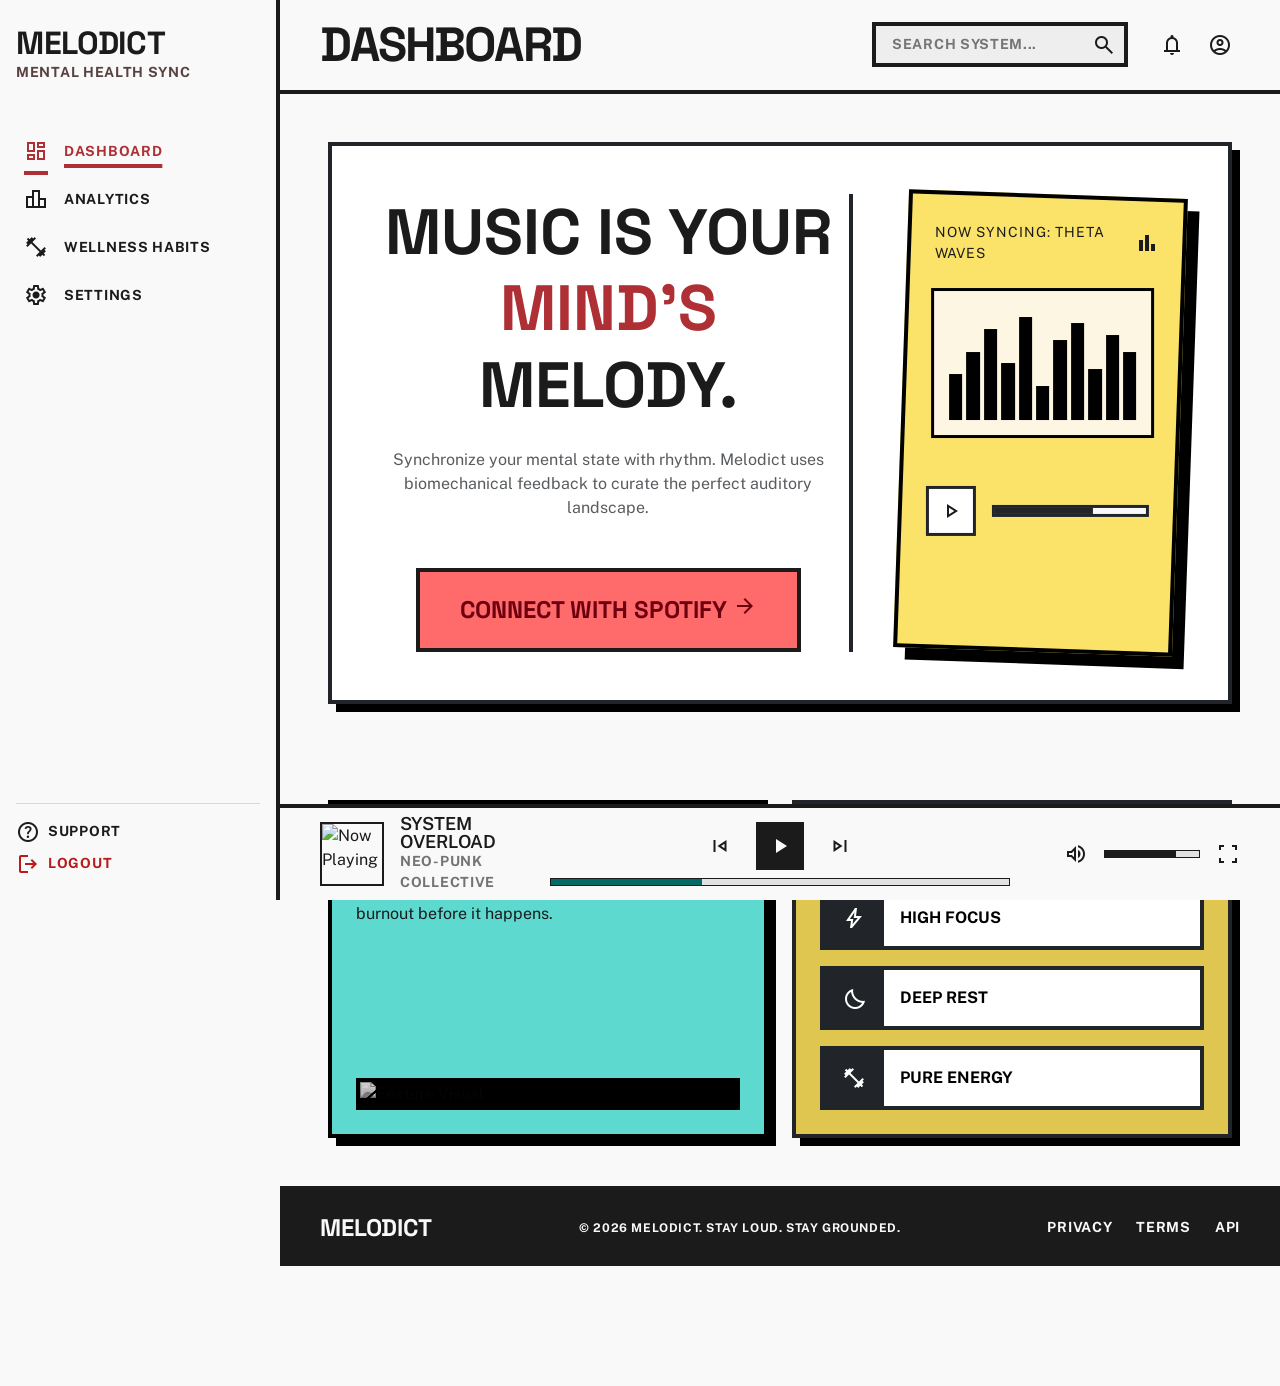
==== dashboard.html @ 5fea0687 "fix" ====
<!DOCTYPE html>
<html lang="en">
<head>
    <meta charset="utf-8"/>
    <meta content="width=device-width, initial-scale=1.0" name="viewport"/>
    <title>MELODICT | Dashboard</title>
    <link href="https://cdn.jsdelivr.net/npm/bootstrap@5.3.3/dist/css/bootstrap.min.css" rel="stylesheet"/>
    <script src="https://cdn.jsdelivr.net/npm/bootstrap@5.3.3/dist/js/bootstrap.bundle.min.js" defer></script>
    <link href="https://fonts.googleapis.com/css2?family=Space+Grotesk:wght@300;400;500;600;700&family=Public+Sans:wght@300;400;600;700&display=swap" rel="stylesheet"/>
    <link href="https://fonts.googleapis.com/css2?family=Material+Symbols+Outlined:wght,FILL@100..700,0..1&display=swap" rel="stylesheet"/>
    <link rel="stylesheet" href="styles.css"/>
</head>
<body>
<aside id="sidebar">
  <div class="mb-5">
    <h1 class="brand-title mb-0">MELODICT</h1>
    <p class="brand-sub mb-0">Mental Health Sync</p>
  </div>

  <nav class="flex-grow d-flex flex-column gap-2 mb-auto">
    <a href="dashboard.html" class="active">
      <span class="material-symbols-outlined">dashboard</span>
      Dashboard
    </a>
    <a href="/melodict_analytics_dashboard/analytics.html">
      <span class="material-symbols-outlined">leaderboard</span>
      Analytics
    </a>
      <a href="/wellness_habits/wellness-habits.html">
        <span class="material-symbols-outlined">fitness_center</span>
      Wellness Habits
    </a>
        <a href="/melodict_settings/settings.html">
      <span class="material-symbols-outlined">settings</span>
      Settings
    </a>
  </nav>

  <div class="mt-auto">
    <div class="d-flex flex-column gap-2 pt-3" style="border-top: 1px solid rgba(27,27,27,0.15)">
      <a href="#" class="d-flex align-items-center gap-2 text-label text-decoration-none" style="color: var(--color-on-background)">
        <span class="material-symbols-outlined">help</span> Support
      </a>
      <a href="/index.html" class="d-flex align-items-center gap-2 text-label text-decoration-none" style="color: var(--color-error)">
        <span class="material-symbols-outlined">logout</span> Logout
      </a>
    </div>
  </div>
</aside>

<main id="main-content">
  <header id="topbar">
    <div class="d-flex align-items-center gap-3">
      <h2 class="mb-0">DASHBOARD</h2>
        </div>
        <div class="d-flex align-items-center gap-4">
            <div class="search-wrapper d-none d-lg-block">
                <input type="text" placeholder="SEARCH SYSTEM..."/>
                <span class="material-symbols-outlined search-icon">search</span>
            </div>
            <div class="d-flex align-items-center gap-2">
                <span class="material-symbols-outlined" style="cursor:pointer; padding:8px;">notifications</span>
                <span class="material-symbols-outlined" style="cursor:pointer; padding:8px;">account_circle</span>
            </div>
        </div>
    </header>

<section class="p-4 p-xl-5" style="max-width: 1400px; margin: 0 auto;">
    <div class="row g-4">
        <div class="col-12">
            <div id="hero-container" class="bento-card neo-shadow p-5 bg-white border border-4 border-dark">
                <div class="row g-4 align-items-stretch">
                    
                    <div class="col-xl-7 d-flex flex-column justify-content-center">
                        
                        <div id="state-disconnected" class="text-center">
                            <h1 class="fw-black mb-4" style="font-size: 64px;">MUSIC IS YOUR <span style="color: var(--color-primary);">MIND'S</span> MELODY.</h1>
                            <p class="mb-5 text-muted">Synchronize your mental state with rhythm. Melodict uses biomechanical feedback to curate the perfect auditory landscape.</p>
                            <button id="btn-connect" class="btn-start-session neo-shadow-hover" style="background-color: #FF6B6B; width: auto; padding: 20px 40px;">
                                CONNECT WITH SPOTIFY <span class="material-symbols-outlined">arrow_forward</span>
                            </button>
                        </div>

                        <div id="state-connected" class="d-none">
                            <div class="pe-xl-4">
                                <h2 class="fw-black mb-3 text-uppercase">Welcome Back, Rayya!</h2>
                                <p class="mb-4">Sesi terakhirmu membantu meningkatkan fokus sebesar 12%. Siap untuk sesi baru?</p>
                                
                                <div id="session-controls" class="d-flex flex-wrap gap-3 mb-5">
                                    <button id="btn-start-session" class="btn-start-session neo-shadow-hover" style="background-color: var(--color-tertiary-fixed); color: black; padding: 20px 40px;">
                                        START FOCUS SESSION <span class="material-symbols-outlined">bolt</span>
                                    </button>

                                    <button id="btn-pause-session" class="btn-start-session neo-shadow-hover d-none" style="background-color: #FBE36A; color: black; padding: 20px 40px;">
                                        PAUSE <span class="material-symbols-outlined">pause_circle</span>
                                    </button>

                                    <button id="btn-resume-session" class="btn-start-session neo-shadow-hover d-none" style="background-color: #5dd9d0; color: black; padding: 20px 40px;">
                                        RESUME <span class="material-symbols-outlined">play_circle</span>
                                    </button>

                                    <button id="btn-end-session" class="btn-start-session neo-shadow-hover d-none" style="background-color: #FF6B6B; color: white; padding: 20px 40px;">
                                        END SESSION <span class="material-symbols-outlined">stop_circle</span>
                                    </button>
                                </div>

                                <div class="row g-3 border-top border-4 border-dark pt-4">
                                    <div class="col-sm-6">
                                        <span class="text-label d-block text-uppercase fw-bold" style="font-size: 11px; letter-spacing: 1px;">Weekly Focus</span>
                                        <h3 class="fw-black mb-0">14.5 Hours</h3>
                                    </div>
                                    <div class="col-sm-6">
                                        <span class="text-label d-block text-uppercase fw-bold" style="font-size: 11px; letter-spacing: 1px;">Top Genre</span>
                                        <h3 class="fw-black mb-0">Lofi / Synthwave</h3>
                                    </div>
                                </div>
                            </div>
                        </div>
                    </div>

                    <div class="col-xl-5 border-start border-4 border-dark ps-xl-5 d-flex align-items-center">
                        <div class="theta-visualizer-card w-100">
                            <div class="d-flex justify-content-between align-items-center mb-4">
                                <span class="fw-black" style="letter-spacing: 1px; font-size: 14px;">NOW SYNCING: THETA WAVES</span>
                                <span class="material-symbols-outlined">bar_chart</span>
                            </div>
                            
                            <div class="visualizer-container d-flex align-items-end justify-content-between" style="height: 150px;">
                                <div class="v-bar" style="height: 40%"></div>
                                <div class="v-bar" style="height: 60%"></div>
                                <div class="v-bar" style="height: 80%"></div>
                                <div class="v-bar" style="height: 50%"></div>
                                <div class="v-bar" style="height: 90%"></div>
                                <div class="v-bar" style="height: 30%"></div>
                                <div class="v-bar" style="height: 70%"></div>
                                <div class="v-bar" style="height: 85%"></div>
                                <div class="v-bar" style="height: 45%"></div>
                                <div class="v-bar" style="height: 75%"></div>
                                <div class="v-bar" style="height: 60%"></div>
                            </div>

                            <div class="d-flex align-items-center gap-3 mt-5">
                                <div class="v-play-btn p-2 border border-3 border-dark d-flex align-items-center justify-content-center" style="width: 50px; height: 50px; background: white;">
                                    <span class="material-symbols-outlined">play_arrow</span>
                                </div>
                                <div class="v-progress-track flex-grow-1 bg-light border border-3 border-dark" style="height: 12px;">
                                    <div class="v-progress-fill bg-dark" style="width: 65%; height: 100%;"></div>
                                </div>
                            </div>
                        </div>
                    </div>

                </div>
            </div>
        </div>
    </div>
</section>

<section class="p-4 p-xl-5" style="max-width: 1400px; margin: 0 auto;">
    <div class="row g-4">
        <div class="col-md-6">
            <div class="bento-card neo-shadow p-4 h-100 d-flex flex-column" style="background: var(--color-secondary-fixed-dim); border: 4px solid #000;">
                <h3 class="fw-black text-uppercase mb-3">Neuro-Curated Lists</h3>
                <p class="mb-4">Our algorithm analyzes biometric spikes to prevent burnout before it happens.</p>
                
                <div class="mt-auto" style="border: 4px solid #000; overflow: hidden; background: #000;">
                    <img src="https://images.unsplash.com/photo-1550751827-4bd374c3f58b?auto=format&fit=crop&q=80&w=1000" 
                         class="w-100 d-block" 
                         style="filter: grayscale(1) contrast(1.2); opacity: 0.8;" 
                         alt="Feature Visual">
                </div>
            </div>
        </div>

        <div class="col-md-6">
            <div class="bento-card neo-shadow p-4 h-100 border border-4 border-dark" style="background: #dec651;">
                <h3 class="fw-black text-uppercase mb-4">Quick Mood Sync</h3>
                
                <div class="d-flex flex-column gap-3">
                    <button class="btn-mood d-flex align-items-center p-0 border border-4 border-dark bg-white neo-shadow-sm">
                        <div class="bg-dark text-white p-3 d-flex align-items-center justify-content-center" style="width: 60px;">
                            <span class="material-symbols-outlined">bolt</span>
                        </div>
                        <div class="ps-3 fw-bold text-uppercase">High Focus</div>
                    </button>

                    <button class="btn-mood d-flex align-items-center p-0 border border-4 border-dark bg-white neo-shadow-sm">
                        <div class="bg-dark text-white p-3 d-flex align-items-center justify-content-center" style="width: 60px;">
                            <span class="material-symbols-outlined">bedtime</span>
                        </div>
                        <div class="ps-3 fw-bold text-uppercase">Deep Rest</div>
                    </button>

                    <button class="btn-mood d-flex align-items-center p-0 border border-4 border-dark bg-white neo-shadow-sm">
                        <div class="bg-dark text-white p-3 d-flex align-items-center justify-content-center" style="width: 60px;">
                            <span class="material-symbols-outlined">fitness_center</span>
                        </div>
                        <div class="ps-3 fw-bold text-uppercase">Pure Energy</div>
                    </button>
                </div>
            </div>
        </div>
    </div>
</section>

  <footer id="site-footer">
    <h3 class="mb-0" style="font-size:24px; color: var(--color-background);">MELODICT</h3>
    <span class="text-label" style="font-size:12px;">© 2026 MELODICT. STAY LOUD. STAY GROUNDED.</span>
    <div class="d-flex gap-4">
      <a href="#">Privacy</a>
      <a href="#">Terms</a>
      <a href="#">API</a>
    </div>
  </footer>
</main>

<div id="player-bar">
  <div class="d-flex align-items-center gap-3" style="width:25%;">
    <div style="width:64px; height:64px; border: 2px solid var(--color-on-background); overflow:hidden; flex-shrink:0;">
      <img src="https://lh3.googleusercontent.com/aida-public/[base64]"
           alt="Now Playing" style="width:100%; height:100%; object-fit:cover;"/>
    </div>
    <div>
      <h5 class="mb-0 text-uppercase" style="font-size:18px; font-weight:600; line-height:1; font-family:'Public Sans',sans-serif;">System Overload</h5>
      <p class="text-label mb-0" style="opacity:0.6;">NEO-PUNK COLLECTIVE</p>
    </div>
  </div>

  <div class="d-flex flex-column align-items-center gap-2" style="width:50%;">
    <div class="d-flex align-items-center gap-4">
      <span class="material-symbols-outlined" style="cursor:pointer; font-size:24px; transition: color 0.2s;" onmouseover="this.style.color='var(--color-primary)'" onmouseout="this.style.color=''">skip_previous</span>
      <button class="play-btn neo-shadow-hover neo-shadow-active">
        <span class="material-symbols-outlined" style="font-variation-settings:'FILL' 1; font-size:24px;">play_arrow</span>
      </button>
      <span class="material-symbols-outlined" style="cursor:pointer; font-size:24px; transition: color 0.2s;" onmouseover="this.style.color='var(--color-primary)'" onmouseout="this.style.color=''">skip_next</span>
    </div>
    <div class="progress-track">
      <div class="progress-fill" style="width:33%;"></div>
    </div>
  </div>

  <div class="d-flex align-items-center justify-content-end gap-3" style="width:25%;">
    <span class="material-symbols-outlined">volume_up</span>
    <div style="width:96px; height:8px; background-color: var(--color-surface-container-highest); border: 1px solid var(--color-on-background);">
      <div style="height:100%; width:75%; background-color: var(--color-on-background);"></div>
    </div>
    <span class="material-symbols-outlined">fullscreen</span>
  </div>
</div>

<script src="https://cdn.jsdelivr.net/npm/chart.js"></script>
<script src="/script.js"></script>

</body>
</html>
---- styles.css ----
:root {
  --color-primary: #ae2f34;
  --color-primary-container: #ff6b6b;
  --color-secondary: #006a65;
  --color-secondary-fixed-dim: #5dd9d0;
  --color-tertiary-fixed: #fbe36a;
  --color-on-background: #1b1b1b;
  --color-background: #f9f9f9;
  --color-surface: #f9f9f9;
  --color-surface-container: #eeeeee;
  --color-surface-container-highest: #e2e2e2;
  --color-on-surface-variant: #584140;
  --color-error: #ba1a1a;
  --sidebar-width: 280px;
}

body {
  background-color: var(--color-background);
  color: var(--color-on-background);
  font-family: 'Public Sans', sans-serif;
  overflow-x: hidden;
  margin: 0;
}

h1, h2, h3, h4, h5, .font-display {
  font-family: 'Space Grotesk', sans-serif;
  font-weight: 700;
}

.text-label {
  font-size: 14px;
  font-weight: 700;
  letter-spacing: 0.05em;
  text-transform: uppercase;
}

.neo-shadow { 
  box-shadow: 8px 8px 0 0 #000; 
}

.neo-shadow-hover {
  transition: transform 0.15s ease, box-shadow 0.15s ease;
}

.neo-shadow-hover:hover {
  transform: translate(-4px, -4px);
  box-shadow: 12px 12px 0 0 #000;
}

.neo-shadow-active:active {
  transform: translate(4px, 4px);
  box-shadow: 2px 2px 0 0 #000;
}

.grid-bg {
  background-image:
    linear-gradient(to right, #e2e2e2 1px, transparent 1px),
    linear-gradient(to bottom, #e2e2e2 1px, transparent 1px);
  background-size: 40px 40px;
}

#sidebar {
  width: var(--sidebar-width);
  position: fixed;
  top: 0;
  left: 0;
  height: 100vh;
  background-color: var(--color-background);
  border-right: 4px solid var(--color-on-background);
  z-index: 1050;
  display: flex;
  flex-direction: column;
  padding: 24px 16px;
}

#sidebar .brand-title {
  font-size: 32px;
  line-height: 1.2;
  letter-spacing: -0.01em;
  font-weight: 900;
}

#sidebar .brand-sub {
  font-size: 14px;
  font-weight: 700;
  letter-spacing: 0.05em;
  color: var(--color-on-surface-variant);
  text-transform: uppercase;
}

#sidebar nav a {
  display: flex;
  align-items: center;
  gap: 16px;
  padding: 8px;
  font-size: 14px;
  font-weight: 700;
  letter-spacing: 0.05em;
  text-decoration: none;
  color: var(--color-on-background);
  text-transform: uppercase;
  transition: color 0.2s, transform 0.15s;
}
#sidebar nav a:hover {
  color: var(--color-primary);
  transform: translateX(4px);
}
#sidebar nav a.active {
  color: var(--color-primary);
  text-decoration: underline;
  text-decoration-thickness: 4px;
  text-underline-offset: 8px;
}


.btn-start-session {
  background-color: var(--color-primary-container);
  border: 4px solid var(--color-on-background);
  font-family: 'Space Grotesk', sans-serif;
  font-size: 24px;
  font-weight: 700;
  text-transform: uppercase;
  color: #6d0010;
  width: 100%;
  padding: 16px;
  text-align: center;
  cursor: pointer;
}

#main-content {
  margin-left: var(--sidebar-width);
  min-height: 100vh;
  padding-bottom: 120px;
}

#topbar {
  display: flex;
  justify-content: space-between;
  align-items: center;
  padding: 16px 40px;
  border-bottom: 4px solid var(--color-on-background);
  position: sticky;
  top: 0;
  background-color: var(--color-background);
  z-index: 1040;
}

#topbar h2 {
  font-size: 48px;
  font-weight: 900;
  letter-spacing: -0.04em;
  text-transform: uppercase;
  margin: 0;
}

#topbar input[type="text"] {
  background-color: var(--color-surface-container);
  border: 4px solid var(--color-on-background);
  padding: 8px 44px 8px 16px;
  font-size: 14px;
  font-weight: 700;
  letter-spacing: 0.05em;
  text-transform: uppercase;
  outline: none;
  width: 256px;
}

.search-wrapper { position: relative; }

.search-icon {
  position: absolute;
  right: 12px;
  top: 50%;
  transform: translateY(-50%);
}

.bento-card {
  border: 4px solid var(--color-on-background);
  background-color: #fff;
  transition: transform 0.2s ease, box-shadow 0.2s ease;
}

.stat-number {
  font-family: 'Space Grotesk', sans-serif;
  font-size: 40px;
  font-weight: 700;
  letter-spacing: -0.02em;
  line-height: 1;
  display: block;
}

#player-bar {
  position: fixed;
  bottom: 0;
  left: var(--sidebar-width);
  right: 0;
  height: 96px;
  background-color: var(--color-background);
  border-top: 4px solid var(--color-on-background);
  display: flex;
  align-items: center;
  padding: 0 40px;
  justify-content: space-between;
  z-index: 1050;
}

.play-btn {
  width: 48px;
  height: 48px;
  background-color: var(--color-on-background);
  color: var(--color-background);
  border: none;
  display: flex;
  align-items: center;
  justify-content: center;
}

.progress-track {
  height: 8px;
  background-color: var(--color-surface-container-highest);
  border: 1px solid var(--color-on-background);
  position: relative;
  width: 100%;
}

.progress-fill {
  position: absolute;
  top: 0;
  left: 0;
  height: 100%;
  background-color: var(--color-secondary);
}

#site-footer {
  background-color: var(--color-on-background);
  color: var(--color-background);
  border-top: 4px solid var(--color-on-background);
  padding: 24px 40px;
  display: flex;
  justify-content: space-between;
  align-items: center;
  flex-wrap: wrap;
  gap: 12px;
}
#site-footer a {
  color: var(--color-background);
  text-decoration: none;
  font-size: 14px;
  font-weight: 700;
  text-transform: uppercase;
  letter-spacing: 0.05em;
}
#site-footer a:hover {
  text-decoration: underline;
}

@media (max-width: 992px) {
  #sidebar { transform: translateX(-100%); }
  #main-content, #player-bar { margin-left: 0; }
  #topbar h2 { font-size: 32px; }
}

::-webkit-scrollbar { width: 12px; }
::-webkit-scrollbar-track { background: var(--color-background); border-left: 3px solid #000; }
::-webkit-scrollbar-thumb { background: #000; border: 2px solid var(--color-background); }

.mood-item-alt {
    display: flex;
    align-items: center;
    padding: 0 !important;
    overflow: hidden;
    background: #fff;
    border: 4px solid #000;
    font-weight: 900;
}

.mood-item-alt span.material-symbols-outlined {
    padding: 12px;
    border-right: 4px solid #000;
    background: #f0f0f0;
}

.mood-item-alt .text-label {
    padding-left: 15px;
}

.play-btn-small {
  width: 40px;
  height: 40px;
  background-color: var(--color-on-background);
  color: var(--color-background);
  border: none;
  display: flex;
  align-items: center;
  justify-content: center;
  cursor: pointer;
}

.metric-row {
  display: flex;
  justify-content: space-between;
  align-items: baseline;
  border-bottom: 2px solid #000;
  padding: 8px 0;
}

.metric-row h2 { margin: 0; font-size: 32px; }

.toggle-switch {
  width: 60px;
  height: 34px;
  background: #eee;
  border: 3px solid #000;
  position: relative;
  cursor: pointer;
}

.toggle-circle {
  width: 20px;
  height: 20px;
  background: #000;
  position: absolute;
  top: 4px;
  left: 4px;
  transition: transform 0.2s ease;
}

.toggle-box span { font-weight: 900; font-size: 12px; }

.theme-box {
  padding: 24px;
  border: 4px solid #000;
  height: 100%;
}

.theme-label {
  font-size: 10px;
  font-weight: 900;
  background: #000;
  color: #fff;
  padding: 2px 6px;
  display: inline-block;
  margin-bottom: 12px;
}

.blue-box { background-color: var(--color-secondary-fixed-dim); }
.orange-box { background-color: var(--color-primary-container); }

.visualizer-bars {
  display: flex;
  align-items: flex-end;
  gap: 8px;
  height: 120px;
}

.vbar {
  flex: 1;
  background: #000;
  border: 2px solid #000;
}

.v1 { height: 40%; background: var(--color-primary); }
.v2 { height: 70%; background: var(--color-secondary); }
.v3 { height: 50%; background: var(--color-tertiary-fixed); }

.timer-display {
  font-family: 'Space Grotesk', sans-serif;
  font-size: 80px;
  font-weight: 900;
  line-height: 1;
  margin: 20px 0;
  letter-spacing: -4px;
}

.tag-dark {
  background: #000;
  color: #fff;
  padding: 4px 12px;
  font-size: 12px;
  font-weight: 700;
  text-transform: uppercase;
  display: inline-block;
  margin-bottom: 16px;
}

.btn-dark-neo {
  background: #000;
  color: #fff;
  border: 3px solid #000;
  padding: 12px 24px;
  font-weight: 700;
  text-transform: uppercase;
  transition: 0.2s;
}

.btn-dark-neo:hover {
  background: var(--color-primary);
  transform: translate(-2px, -2px);
  box-shadow: 4px 4px 0 #000;
}

.btn-outline-neo {
  background: transparent;
  color: #000;
  border: 3px solid #000;
  padding: 12px 24px;
  font-weight: 700;
  text-transform: uppercase;
  transition: 0.2s;
}

.player-right {
  display: flex;
  align-items: center;
  gap: 12px;
  width: 25%;
  justify-content: flex-end;
}

.volume-bar {
  width: 100px;
  height: 8px;
  background: #ddd;
  border: 2px solid #000;
}

.volume-fill {
  width: 60%;
  height: 100%;
  background: #000;
}

input[type="range"] {
  appearance: none;
  -webkit-appearance: none;
  width: 100%;
  background: transparent;
  margin: 20px 0;
}

input[type="range"]::-webkit-slider-runnable-track {
  width: 100%;
  height: 12px;
  background: #eee;
  border: 3px solid #000;
}

input[type="range"]::-webkit-slider-thumb {
  -webkit-appearance: none;
  height: 30px;
  width: 15px;
  background: #000;
  border: 2px solid #fff;
  margin-top: -12px; 
  cursor: pointer;
}

.theta-visualizer-card {
    background-color: #FBE36A; 
    border: 4px solid #000;
    padding: 24px;
    transform: rotate(2deg); 
    box-shadow: 12px 12px 0 #000;
    height: 100%;
    display: flex;
    flex-direction: column;
}

.text-label-bold {
    font-weight: 900;
    font-size: 12px;
    letter-spacing: 0.05em;
}

.visualizer-container {
    background: #FDF6E3;
    border: 3px solid #000;
    height: 160px;
    display: flex;
    align-items: flex-end;
    justify-content: space-between;
    padding: 15px;
    gap: 4px;
}

.v-bar {
    flex: 1;
    background: #000;
    min-width: 6px;
}

.v-play-btn {
    width: 44px;
    height: 44px;
    background: #79F3EA; 
    border: 3px solid #000;
    display: flex;
    align-items: center;
    justify-content: center;
    cursor: pointer;
}

.v-progress-track {
    flex-grow: 1;
    height: 14px;
    background: #1b1b1b;
    border: 3px solid #000;
    position: relative;
}

.v-progress-fill {
    height: 100%;
    background: #AE2F34; 
}

.v-bar {
    animation: bar-dance 1s ease-in-out infinite alternate;
}

@keyframes bar-dance {
    from { transform: scaleY(1); }
    to { transform: scaleY(0.5); }
}

.theta-visualizer-card > * {
    transform: rotate(-2deg);
}

::-webkit-scrollbar { width: 12px; }
::-webkit-scrollbar-track { background: var(--color-background); border-left: 3px solid #000; }
::-webkit-scrollbar-thumb { background: #000; border: 2px solid var(--color-background); }
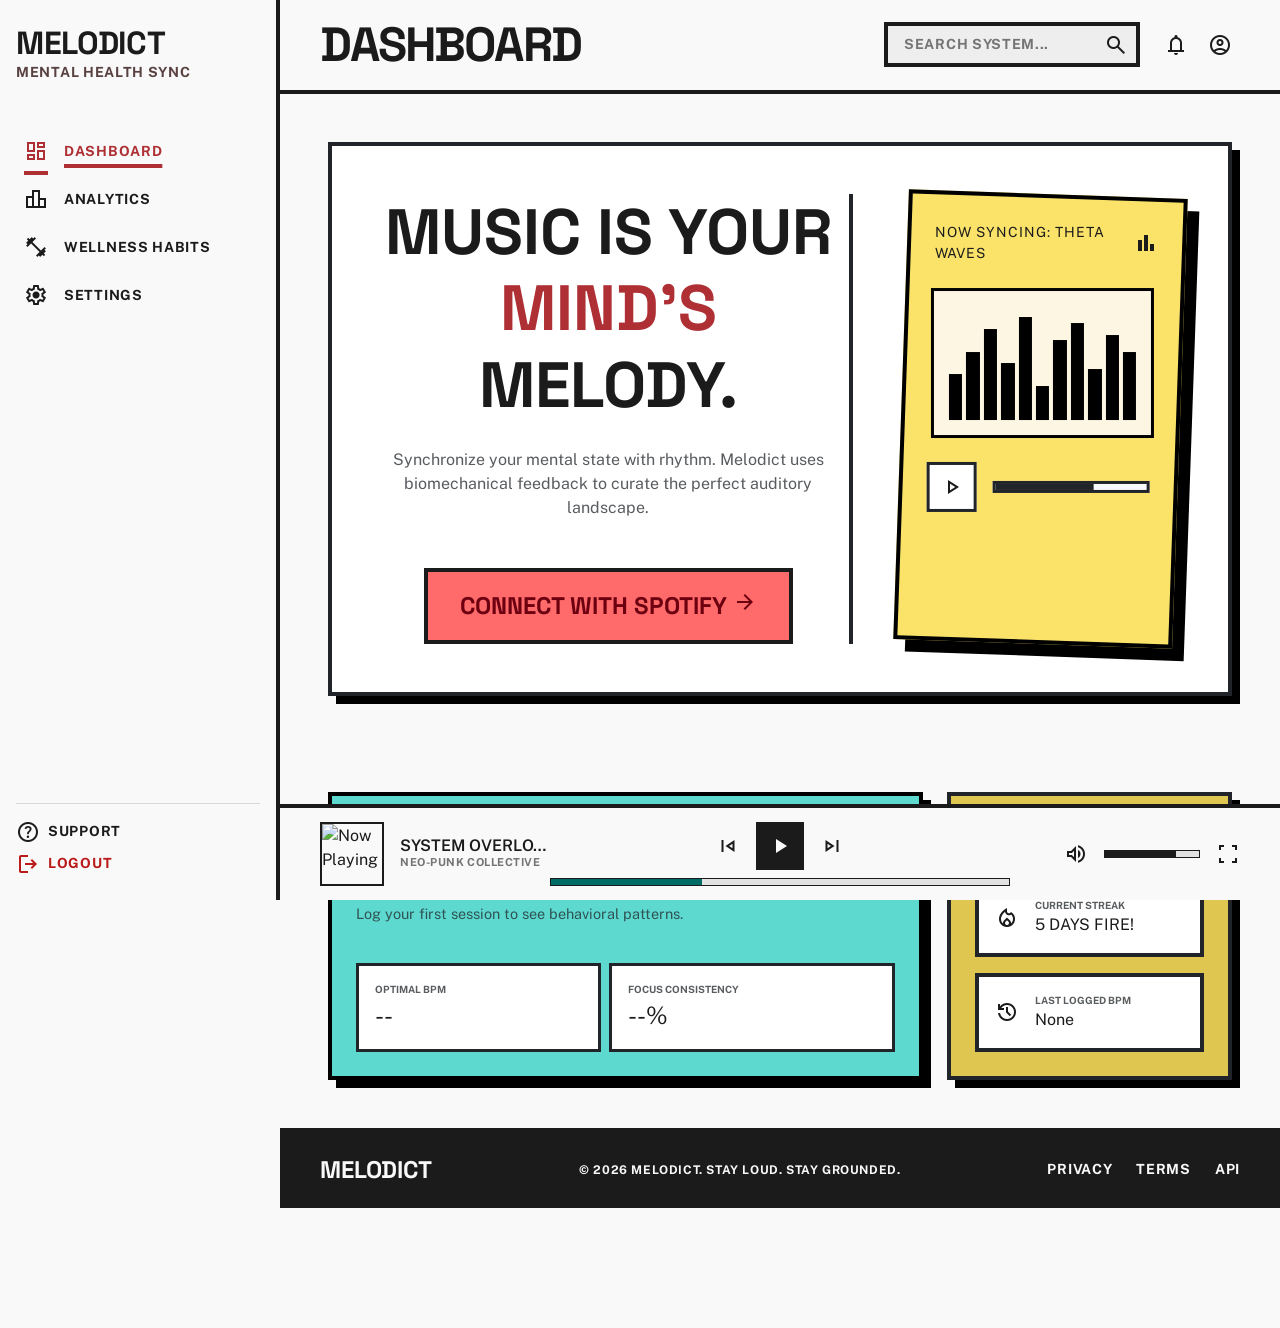
==== commit 4a0e86e5: "gila muda" ====
--- a/dashboard.html
+++ b/dashboard.html
@@ -11,6 +11,9 @@
     <link rel="stylesheet" href="styles.css"/>
 </head>
 <body>
+
+<div id="sidebar-overlay"></div>
+
 <aside id="sidebar">
   <div class="mb-5">
     <h1 class="brand-title mb-0">MELODICT</h1>
@@ -26,11 +29,11 @@
       <span class="material-symbols-outlined">leaderboard</span>
       Analytics
     </a>
-      <a href="/wellness_habits/wellness-habits.html">
-        <span class="material-symbols-outlined">fitness_center</span>
+    <a href="/wellness_habits/wellness-habits.html">
+      <span class="material-symbols-outlined">fitness_center</span>
       Wellness Habits
     </a>
-        <a href="/melodict_settings/settings.html">
+    <a href="/melodict_settings/settings.html">
       <span class="material-symbols-outlined">settings</span>
       Settings
     </a>
@@ -50,158 +53,182 @@
 
 <main id="main-content">
   <header id="topbar">
+    <!-- LEFT: Hamburger + Title -->
     <div class="d-flex align-items-center gap-3">
+      <!-- Hamburger button (visible on mobile only) -->
+      <button id="hamburger-btn" aria-label="Toggle navigation">
+        <span></span>
+        <span></span>
+        <span></span>
+      </button>
       <h2 class="mb-0">DASHBOARD</h2>
+    </div>
+
+    <!-- RIGHT: Search + Icons -->
+    <div class="d-flex align-items-center gap-3">
+      <div class="search-wrapper d-none d-lg-block">
+        <input type="text" placeholder="SEARCH SYSTEM..."/>
+        <span class="material-symbols-outlined search-icon">search</span>
+      </div>
+      <div class="d-flex align-items-center gap-1">
+        <span class="material-symbols-outlined" style="cursor:pointer; padding:8px;">notifications</span>
+        <span class="material-symbols-outlined" style="cursor:pointer; padding:8px;">account_circle</span>
+      </div>
+    </div>
+  </header>
+
+  <!-- HERO SECTION -->
+  <section class="p-4 p-xl-5" style="max-width: 1400px; margin: 0 auto;">
+    <div class="row g-4">
+      <div class="col-12">
+        <div id="hero-container" class="bento-card neo-shadow p-4 p-md-5 bg-white border border-4 border-dark">
+          <div class="row g-4 align-items-stretch">
+
+            <!-- Left: Text & Controls -->
+            <div class="col-12 col-xl-7 d-flex flex-column justify-content-center">
+
+              <div id="state-disconnected" class="text-center">
+                <h1 class="fw-black mb-4" style="font-size: clamp(32px, 6vw, 64px);">
+                  MUSIC IS YOUR <span style="color: var(--color-primary);">MIND'S</span> MELODY.
+                </h1>
+                <p class="mb-5 text-muted">Synchronize your mental state with rhythm. Melodict uses biomechanical feedback to curate the perfect auditory landscape.</p>
+                <button id="btn-connect" class="btn-start-session neo-shadow-hover" style="background-color: #FF6B6B; width: auto; padding: 16px 32px; font-size: clamp(16px, 3vw, 24px);">
+                  CONNECT WITH SPOTIFY <span class="material-symbols-outlined">arrow_forward</span>
+                </button>
+              </div>
+
+              <div id="state-connected" class="d-none">
+                <div class="pe-xl-4">
+                  <h2 class="fw-black mb-3 text-uppercase" style="font-size: clamp(22px, 4vw, 36px);">Welcome Back, Rayya!</h2>
+                  <p class="mb-4">Your last session helped increase focus by 12%. Ready for a new session?</p>
+
+                  <div id="active-timer-container" class="mt-3 d-none">
+                    <span class="badge bg-dark p-2 fs-5">
+                      <span class="material-symbols-outlined align-middle">timer</span> 
+                      <span id="live-timer">00:00</span>
+                    </span>
+                  </div>
+
+                  <div id="session-controls" class="d-flex flex-wrap gap-3 mb-4">
+                    <button id="btn-start-session" class="btn-start-session neo-shadow-hover" style="background-color: var(--color-tertiary-fixed); color: black; padding: 16px 28px; font-size: clamp(14px, 2.5vw, 24px);">
+                      START FOCUS SESSION <span class="material-symbols-outlined">bolt</span>
+                    </button>
+                    <button id="btn-pause-session" class="btn-start-session neo-shadow-hover d-none" style="background-color: #FBE36A; color: black; padding: 16px 28px;">
+                      PAUSE <span class="material-symbols-outlined">pause_circle</span>
+                    </button>
+                    <button id="btn-resume-session" class="btn-start-session neo-shadow-hover d-none" style="background-color: #5dd9d0; color: black; padding: 16px 28px;">
+                      RESUME <span class="material-symbols-outlined">play_circle</span>
+                    </button>
+                    <button id="btn-end-session" class="btn-start-session neo-shadow-hover d-none" style="background-color: #FF6B6B; color: white; padding: 16px 28px;">
+                      END SESSION <span class="material-symbols-outlined">stop_circle</span>
+                    </button>
+                  </div>
+
+                  <div class="row g-3">
+                    <div class="col-6">
+                      <span class="text-label d-block text-uppercase fw-bold" style="font-size: 11px; letter-spacing: 1px;">Last Session</span>
+                      <h3 id="last-session-time" class="fw-black mb-0">0 MIN</h3>
+                    </div>
+                    <div class="col-6">
+                      <span class="text-label d-block text-uppercase fw-bold" style="font-size: 11px; letter-spacing: 1px;">Top Genre</span>
+                      <h3 class="fw-black mb-0">Lofi / Synthwave</h3>
+                    </div>
+                  </div>
+                </div>
+              </div>
+            </div>
+
+            <!-- Right: Theta Visualizer -->
+            <div class="col-12 col-xl-5 border-start border-4 border-dark ps-xl-5 d-flex align-items-center">
+              <div class="theta-visualizer-card w-100">
+                <div class="d-flex justify-content-between align-items-center mb-4">
+                  <span class="fw-black" style="letter-spacing: 1px; font-size: 14px;">NOW SYNCING: THETA WAVES</span>
+                  <span class="material-symbols-outlined">bar_chart</span>
+                </div>
+
+                <div class="visualizer-container d-flex align-items-end justify-content-between" style="height: 150px;">
+                  <div class="v-bar" style="height: 40%"></div>
+                  <div class="v-bar" style="height: 60%"></div>
+                  <div class="v-bar" style="height: 80%"></div>
+                  <div class="v-bar" style="height: 50%"></div>
+                  <div class="v-bar" style="height: 90%"></div>
+                  <div class="v-bar" style="height: 30%"></div>
+                  <div class="v-bar" style="height: 70%"></div>
+                  <div class="v-bar" style="height: 85%"></div>
+                  <div class="v-bar" style="height: 45%"></div>
+                  <div class="v-bar" style="height: 75%"></div>
+                  <div class="v-bar" style="height: 60%"></div>
+                </div>
+
+                <div class="d-flex align-items-center gap-3 mt-4">
+                  <div class="v-play-btn p-2 border border-3 border-dark d-flex align-items-center justify-content-center" style="width: 50px; height: 50px; background: white; flex-shrink: 0;">
+                    <span class="material-symbols-outlined">play_arrow</span>
+                  </div>
+                  <div class="v-progress-track flex-grow-1 bg-light border border-3 border-dark" style="height: 12px;">
+                    <div class="v-progress-fill bg-dark" style="width: 65%; height: 100%;"></div>
+                  </div>
+                </div>
+              </div>
+            </div>
+
+          </div>
         </div>
-        <div class="d-flex align-items-center gap-4">
-            <div class="search-wrapper d-none d-lg-block">
-                <input type="text" placeholder="SEARCH SYSTEM..."/>
-                <span class="material-symbols-outlined search-icon">search</span>
-            </div>
-            <div class="d-flex align-items-center gap-2">
-                <span class="material-symbols-outlined" style="cursor:pointer; padding:8px;">notifications</span>
-                <span class="material-symbols-outlined" style="cursor:pointer; padding:8px;">account_circle</span>
-            </div>
+      </div>
+    </div>
+  </section>
+
+  <!-- STATS SECTION -->
+  <section class="p-4 p-xl-5" style="max-width: 1400px; margin: 0 auto;">
+    <div class="row g-4">
+      <div class="col-12 col-md-8">
+        <div class="bento-card neo-shadow p-4 h-100 d-flex flex-column" style="background: var(--color-secondary-fixed-dim); border: 4px solid #000;">
+          <div class="d-flex justify-content-between flex-wrap gap-2">
+            <h3 class="fw-black text-uppercase mb-3">Data Intelligence</h3>
+            <span class="tag-dark">BETA v.1.0</span>
+          </div>
+          <p id="ai-insight-text" class="fs-5 fw-bold" style="line-height: 1.4;">
+            Waiting for session data... <br>
+            <span class="text-muted fw-normal" style="font-size: 0.9rem;">Log your first session to see behavioral patterns.</span>
+          </p>
+          
+          <div class="mt-auto d-flex gap-2 flex-wrap">
+            <div class="p-3 border border-3 border-dark bg-white flex-grow-1">
+              <small class="d-block text-uppercase fw-bold text-muted" style="font-size: 10px;">Optimal BPM</small>
+              <span id="opt-bpm" class="fw-black fs-4">--</span>
+            </div>
+            <div class="p-3 border border-3 border-dark bg-white flex-grow-1">
+              <small class="d-block text-uppercase fw-bold text-muted" style="font-size: 10px;">Focus Consistency</small>
+              <span id="focus-cons" class="fw-black fs-4">--%</span>
+            </div>
+          </div>
         </div>
-    </header>
-
-<section class="p-4 p-xl-5" style="max-width: 1400px; margin: 0 auto;">
-    <div class="row g-4">
-        <div class="col-12">
-            <div id="hero-container" class="bento-card neo-shadow p-5 bg-white border border-4 border-dark">
-                <div class="row g-4 align-items-stretch">
-                    
-                    <div class="col-xl-7 d-flex flex-column justify-content-center">
-                        
-                        <div id="state-disconnected" class="text-center">
-                            <h1 class="fw-black mb-4" style="font-size: 64px;">MUSIC IS YOUR <span style="color: var(--color-primary);">MIND'S</span> MELODY.</h1>
-                            <p class="mb-5 text-muted">Synchronize your mental state with rhythm. Melodict uses biomechanical feedback to curate the perfect auditory landscape.</p>
-                            <button id="btn-connect" class="btn-start-session neo-shadow-hover" style="background-color: #FF6B6B; width: auto; padding: 20px 40px;">
-                                CONNECT WITH SPOTIFY <span class="material-symbols-outlined">arrow_forward</span>
-                            </button>
-                        </div>
-
-                        <div id="state-connected" class="d-none">
-                            <div class="pe-xl-4">
-                                <h2 class="fw-black mb-3 text-uppercase">Welcome Back, Rayya!</h2>
-                                <p class="mb-4">Sesi terakhirmu membantu meningkatkan fokus sebesar 12%. Siap untuk sesi baru?</p>
-                                
-                                <div id="session-controls" class="d-flex flex-wrap gap-3 mb-5">
-                                    <button id="btn-start-session" class="btn-start-session neo-shadow-hover" style="background-color: var(--color-tertiary-fixed); color: black; padding: 20px 40px;">
-                                        START FOCUS SESSION <span class="material-symbols-outlined">bolt</span>
-                                    </button>
-
-                                    <button id="btn-pause-session" class="btn-start-session neo-shadow-hover d-none" style="background-color: #FBE36A; color: black; padding: 20px 40px;">
-                                        PAUSE <span class="material-symbols-outlined">pause_circle</span>
-                                    </button>
-
-                                    <button id="btn-resume-session" class="btn-start-session neo-shadow-hover d-none" style="background-color: #5dd9d0; color: black; padding: 20px 40px;">
-                                        RESUME <span class="material-symbols-outlined">play_circle</span>
-                                    </button>
-
-                                    <button id="btn-end-session" class="btn-start-session neo-shadow-hover d-none" style="background-color: #FF6B6B; color: white; padding: 20px 40px;">
-                                        END SESSION <span class="material-symbols-outlined">stop_circle</span>
-                                    </button>
-                                </div>
-
-                                <div class="row g-3 border-top border-4 border-dark pt-4">
-                                    <div class="col-sm-6">
-                                        <span class="text-label d-block text-uppercase fw-bold" style="font-size: 11px; letter-spacing: 1px;">Weekly Focus</span>
-                                        <h3 class="fw-black mb-0">14.5 Hours</h3>
-                                    </div>
-                                    <div class="col-sm-6">
-                                        <span class="text-label d-block text-uppercase fw-bold" style="font-size: 11px; letter-spacing: 1px;">Top Genre</span>
-                                        <h3 class="fw-black mb-0">Lofi / Synthwave</h3>
-                                    </div>
-                                </div>
-                            </div>
-                        </div>
-                    </div>
-
-                    <div class="col-xl-5 border-start border-4 border-dark ps-xl-5 d-flex align-items-center">
-                        <div class="theta-visualizer-card w-100">
-                            <div class="d-flex justify-content-between align-items-center mb-4">
-                                <span class="fw-black" style="letter-spacing: 1px; font-size: 14px;">NOW SYNCING: THETA WAVES</span>
-                                <span class="material-symbols-outlined">bar_chart</span>
-                            </div>
-                            
-                            <div class="visualizer-container d-flex align-items-end justify-content-between" style="height: 150px;">
-                                <div class="v-bar" style="height: 40%"></div>
-                                <div class="v-bar" style="height: 60%"></div>
-                                <div class="v-bar" style="height: 80%"></div>
-                                <div class="v-bar" style="height: 50%"></div>
-                                <div class="v-bar" style="height: 90%"></div>
-                                <div class="v-bar" style="height: 30%"></div>
-                                <div class="v-bar" style="height: 70%"></div>
-                                <div class="v-bar" style="height: 85%"></div>
-                                <div class="v-bar" style="height: 45%"></div>
-                                <div class="v-bar" style="height: 75%"></div>
-                                <div class="v-bar" style="height: 60%"></div>
-                            </div>
-
-                            <div class="d-flex align-items-center gap-3 mt-5">
-                                <div class="v-play-btn p-2 border border-3 border-dark d-flex align-items-center justify-content-center" style="width: 50px; height: 50px; background: white;">
-                                    <span class="material-symbols-outlined">play_arrow</span>
-                                </div>
-                                <div class="v-progress-track flex-grow-1 bg-light border border-3 border-dark" style="height: 12px;">
-                                    <div class="v-progress-fill bg-dark" style="width: 65%; height: 100%;"></div>
-                                </div>
-                            </div>
-                        </div>
-                    </div>
-
-                </div>
-            </div>
+      </div>
+
+      <div class="col-12 col-md-4">
+        <div class="bento-card neo-shadow p-4 h-100 border border-4 border-dark" style="background: #dec651;">
+          <h3 class="fw-black text-uppercase mb-4">Quick Stats</h3>
+          
+          <div class="d-flex flex-column gap-3">
+            <div class="d-flex align-items-center p-3 border border-4 border-dark bg-white">
+              <span class="material-symbols-outlined me-3">local_fire_department</span>
+              <div>
+                <small class="d-block fw-bold text-muted" style="font-size: 10px;">CURRENT STREAK</small>
+                <span class="fw-black">5 DAYS FIRE!</span>
+              </div>
+            </div>
+            
+            <div class="d-flex align-items-center p-3 border border-4 border-dark bg-white">
+              <span class="material-symbols-outlined me-3">history</span>
+              <div>
+                <small class="d-block fw-bold text-muted" style="font-size: 10px;">LAST LOGGED BPM</small>
+                <span id="last-bpm-stat" class="fw-black">None</span>
+              </div>
+            </div>
+          </div>
         </div>
-    </div>
-</section>
-
-<section class="p-4 p-xl-5" style="max-width: 1400px; margin: 0 auto;">
-    <div class="row g-4">
-        <div class="col-md-6">
-            <div class="bento-card neo-shadow p-4 h-100 d-flex flex-column" style="background: var(--color-secondary-fixed-dim); border: 4px solid #000;">
-                <h3 class="fw-black text-uppercase mb-3">Neuro-Curated Lists</h3>
-                <p class="mb-4">Our algorithm analyzes biometric spikes to prevent burnout before it happens.</p>
-                
-                <div class="mt-auto" style="border: 4px solid #000; overflow: hidden; background: #000;">
-                    <img src="https://images.unsplash.com/photo-1550751827-4bd374c3f58b?auto=format&fit=crop&q=80&w=1000" 
-                         class="w-100 d-block" 
-                         style="filter: grayscale(1) contrast(1.2); opacity: 0.8;" 
-                         alt="Feature Visual">
-                </div>
-            </div>
-        </div>
-
-        <div class="col-md-6">
-            <div class="bento-card neo-shadow p-4 h-100 border border-4 border-dark" style="background: #dec651;">
-                <h3 class="fw-black text-uppercase mb-4">Quick Mood Sync</h3>
-                
-                <div class="d-flex flex-column gap-3">
-                    <button class="btn-mood d-flex align-items-center p-0 border border-4 border-dark bg-white neo-shadow-sm">
-                        <div class="bg-dark text-white p-3 d-flex align-items-center justify-content-center" style="width: 60px;">
-                            <span class="material-symbols-outlined">bolt</span>
-                        </div>
-                        <div class="ps-3 fw-bold text-uppercase">High Focus</div>
-                    </button>
-
-                    <button class="btn-mood d-flex align-items-center p-0 border border-4 border-dark bg-white neo-shadow-sm">
-                        <div class="bg-dark text-white p-3 d-flex align-items-center justify-content-center" style="width: 60px;">
-                            <span class="material-symbols-outlined">bedtime</span>
-                        </div>
-                        <div class="ps-3 fw-bold text-uppercase">Deep Rest</div>
-                    </button>
-
-                    <button class="btn-mood d-flex align-items-center p-0 border border-4 border-dark bg-white neo-shadow-sm">
-                        <div class="bg-dark text-white p-3 d-flex align-items-center justify-content-center" style="width: 60px;">
-                            <span class="material-symbols-outlined">fitness_center</span>
-                        </div>
-                        <div class="ps-3 fw-bold text-uppercase">Pure Energy</div>
-                    </button>
-                </div>
-            </div>
-        </div>
-    </div>
-</section>
+      </div>
+    </div>
+  </section>
 
   <footer id="site-footer">
     <h3 class="mb-0" style="font-size:24px; color: var(--color-background);">MELODICT</h3>
@@ -214,20 +241,23 @@
   </footer>
 </main>
 
+<!-- PLAYER BAR -->
 <div id="player-bar">
-  <div class="d-flex align-items-center gap-3" style="width:25%;">
-    <div style="width:64px; height:64px; border: 2px solid var(--color-on-background); overflow:hidden; flex-shrink:0;">
+  <!-- Left: Track Info -->
+  <div class="d-flex align-items-center gap-3 player-left" style="width:25%; min-width: 0;">
+    <div class="player-track-img" style="width:64px; height:64px; border: 2px solid var(--color-on-background); overflow:hidden; flex-shrink:0;">
       <img src="https://lh3.googleusercontent.com/aida-public/[base64]"
            alt="Now Playing" style="width:100%; height:100%; object-fit:cover;"/>
     </div>
-    <div>
-      <h5 class="mb-0 text-uppercase" style="font-size:18px; font-weight:600; line-height:1; font-family:'Public Sans',sans-serif;">System Overload</h5>
-      <p class="text-label mb-0" style="opacity:0.6;">NEO-PUNK COLLECTIVE</p>
-    </div>
-  </div>
-
-  <div class="d-flex flex-column align-items-center gap-2" style="width:50%;">
-    <div class="d-flex align-items-center gap-4">
+    <div class="player-track-text" style="min-width:0; overflow:hidden;">
+      <h5 class="mb-0 text-uppercase text-truncate" style="font-size:16px; font-weight:600; line-height:1; font-family:'Public Sans',sans-serif;">System Overload</h5>
+      <p class="text-label mb-0 text-truncate" style="opacity:0.6; font-size: 11px;">NEO-PUNK COLLECTIVE</p>
+    </div>
+  </div>
+
+  <!-- Center: Controls + Progress -->
+  <div class="d-flex flex-column align-items-center gap-2 player-center" style="width:50%; flex-shrink: 0;">
+    <div class="d-flex align-items-center gap-3">
       <span class="material-symbols-outlined" style="cursor:pointer; font-size:24px; transition: color 0.2s;" onmouseover="this.style.color='var(--color-primary)'" onmouseout="this.style.color=''">skip_previous</span>
       <button class="play-btn neo-shadow-hover neo-shadow-active">
         <span class="material-symbols-outlined" style="font-variation-settings:'FILL' 1; font-size:24px;">play_arrow</span>
@@ -239,17 +269,54 @@
     </div>
   </div>
 
-  <div class="d-flex align-items-center justify-content-end gap-3" style="width:25%;">
+  <!-- Right: Volume -->
+  <div class="volume-section d-flex align-items-center justify-content-end gap-3" style="width:25%;">
     <span class="material-symbols-outlined">volume_up</span>
     <div style="width:96px; height:8px; background-color: var(--color-surface-container-highest); border: 1px solid var(--color-on-background);">
       <div style="height:100%; width:75%; background-color: var(--color-on-background);"></div>
     </div>
-    <span class="material-symbols-outlined">fullscreen</span>
+    <span class="material-symbols-outlined d-none d-md-block">fullscreen</span>
   </div>
 </div>
 
 <script src="https://cdn.jsdelivr.net/npm/chart.js"></script>
 <script src="/script.js"></script>
 
+<!-- Hamburger Toggle Script -->
+<script>
+  const hamburgerBtn = document.getElementById('hamburger-btn');
+  const sidebar = document.getElementById('sidebar');
+  const overlay = document.getElementById('sidebar-overlay');
+
+  function openSidebar() {
+    sidebar.classList.add('open');
+    overlay.classList.add('active');
+    document.body.style.overflow = 'hidden';
+  }
+
+  function closeSidebar() {
+    sidebar.classList.remove('open');
+    overlay.classList.remove('active');
+    document.body.style.overflow = '';
+  }
+
+  hamburgerBtn.addEventListener('click', () => {
+    if (sidebar.classList.contains('open')) {
+      closeSidebar();
+    } else {
+      openSidebar();
+    }
+  });
+
+  overlay.addEventListener('click', closeSidebar);
+
+  // Close sidebar when a nav link is clicked on mobile
+  document.querySelectorAll('#sidebar nav a').forEach(link => {
+    link.addEventListener('click', () => {
+      if (window.innerWidth <= 992) closeSidebar();
+    });
+  });
+</script>
+
 </body>
-</html>+</html>
--- a/styles.css
+++ b/styles.css
@@ -14,6 +14,10 @@
   --sidebar-width: 280px;
 }
 
+* {
+  box-sizing: border-box;
+}
+
 body {
   background-color: var(--color-background);
   color: var(--color-on-background);
@@ -59,6 +63,7 @@
   background-size: 40px 40px;
 }
 
+/* ===== SIDEBAR ===== */
 #sidebar {
   width: var(--sidebar-width);
   position: fixed;
@@ -71,6 +76,7 @@
   display: flex;
   flex-direction: column;
   padding: 24px 16px;
+  transition: transform 0.3s ease;
 }
 
 #sidebar .brand-title {
@@ -112,6 +118,17 @@
   text-underline-offset: 8px;
 }
 
+/* ===== SIDEBAR OVERLAY ===== */
+#sidebar-overlay {
+  display: none;
+  position: fixed;
+  inset: 0;
+  background: rgba(0,0,0,0.5);
+  z-index: 1040;
+}
+#sidebar-overlay.active {
+  display: block;
+}
 
 .btn-start-session {
   background-color: var(--color-primary-container);
@@ -127,12 +144,14 @@
   cursor: pointer;
 }
 
+/* ===== MAIN CONTENT ===== */
 #main-content {
   margin-left: var(--sidebar-width);
   min-height: 100vh;
   padding-bottom: 120px;
 }
 
+/* ===== TOPBAR ===== */
 #topbar {
   display: flex;
   justify-content: space-between;
@@ -142,7 +161,7 @@
   position: sticky;
   top: 0;
   background-color: var(--color-background);
-  z-index: 1040;
+  z-index: 1030;
 }
 
 #topbar h2 {
@@ -174,6 +193,28 @@
   transform: translateY(-50%);
 }
 
+/* ===== HAMBURGER BUTTON ===== */
+#hamburger-btn {
+  display: none;
+  background: none;
+  border: 3px solid var(--color-on-background);
+  cursor: pointer;
+  padding: 6px 8px;
+  align-items: center;
+  justify-content: center;
+  flex-direction: column;
+  gap: 5px;
+  flex-shrink: 0;
+}
+
+#hamburger-btn span {
+  display: block;
+  width: 22px;
+  height: 3px;
+  background: var(--color-on-background);
+  transition: all 0.3s ease;
+}
+
 .bento-card {
   border: 4px solid var(--color-on-background);
   background-color: #fff;
@@ -189,6 +230,7 @@
   display: block;
 }
 
+/* ===== PLAYER BAR ===== */
 #player-bar {
   position: fixed;
   bottom: 0;
@@ -252,12 +294,6 @@
 }
 #site-footer a:hover {
   text-decoration: underline;
-}
-
-@media (max-width: 992px) {
-  #sidebar { transform: translateX(-100%); }
-  #main-content, #player-bar { margin-left: 0; }
-  #topbar h2 { font-size: 32px; }
 }
 
 ::-webkit-scrollbar { width: 12px; }
@@ -526,6 +562,134 @@
     transform: rotate(-2deg);
 }
 
-::-webkit-scrollbar { width: 12px; }
-::-webkit-scrollbar-track { background: var(--color-background); border-left: 3px solid #000; }
-::-webkit-scrollbar-thumb { background: #000; border: 2px solid var(--color-background); }+/* ===== RESPONSIVE: TABLET & MOBILE ===== */
+@media (max-width: 992px) {
+  /* Sidebar slides off-screen, toggled by JS */
+  #sidebar {
+    transform: translateX(-100%);
+    z-index: 1060;
+  }
+  #sidebar.open {
+    transform: translateX(0);
+  }
+
+  /* Main content takes full width */
+  #main-content {
+    margin-left: 0;
+  }
+
+  /* Player bar also full width */
+  #player-bar {
+    left: 0;
+    padding: 0 16px;
+    height: 80px;
+  }
+
+  /* Topbar adjustments */
+  #topbar {
+    padding: 12px 16px;
+  }
+
+  #topbar h2 {
+    font-size: 28px;
+    letter-spacing: -0.02em;
+  }
+
+  /* Show hamburger */
+  #hamburger-btn {
+    display: flex;
+  }
+
+  /* Player bar: hide track info text on very small screens */
+  .player-track-text p {
+    display: none;
+  }
+}
+
+@media (max-width: 768px) {
+  /* Sections padding */
+  section.p-4, section.p-xl-5 {
+    padding: 16px !important;
+  }
+
+  /* Hero card */
+  #hero-container {
+    padding: 24px 16px !important;
+  }
+
+  #hero-container h1 {
+    font-size: 36px !important;
+  }
+
+  /* Theta card: remove rotation on mobile (looks broken) */
+  .theta-visualizer-card {
+    transform: none;
+    box-shadow: 6px 6px 0 #000;
+    margin-top: 16px;
+  }
+  .theta-visualizer-card > * {
+    transform: none;
+  }
+
+  /* Remove left border on col-xl-5 on mobile */
+  .col-xl-5.border-start {
+    border-left: none !important;
+    border-top: 4px solid #000;
+    padding-top: 24px !important;
+    padding-left: 0 !important;
+  }
+
+  /* Session buttons smaller on mobile */
+  .btn-start-session {
+    font-size: 16px;
+    padding: 12px 20px;
+  }
+
+  /* Player bar: simplify */
+  #player-bar {
+    height: 72px;
+  }
+
+  #player-bar .player-track-img {
+    width: 48px !important;
+    height: 48px !important;
+  }
+
+  #player-bar h5 {
+    font-size: 14px !important;
+  }
+
+  /* Footer */
+  #site-footer {
+    padding: 16px;
+    flex-direction: column;
+    align-items: flex-start;
+    gap: 8px;
+  }
+
+  /* Neo shadow reduced on mobile */
+  .neo-shadow {
+    box-shadow: 4px 4px 0 0 #000;
+  }
+}
+
+@media (max-width: 480px) {
+  #topbar h2 {
+    font-size: 22px;
+  }
+
+  /* Hide volume control on tiny screens */
+  #player-bar .volume-section {
+    display: none !important;
+  }
+
+  /* Stack player bar track info tighter */
+  #player-bar .player-left {
+    width: auto;
+    flex: 1;
+  }
+
+  #player-bar .player-center {
+    flex: 1;
+  }
+}
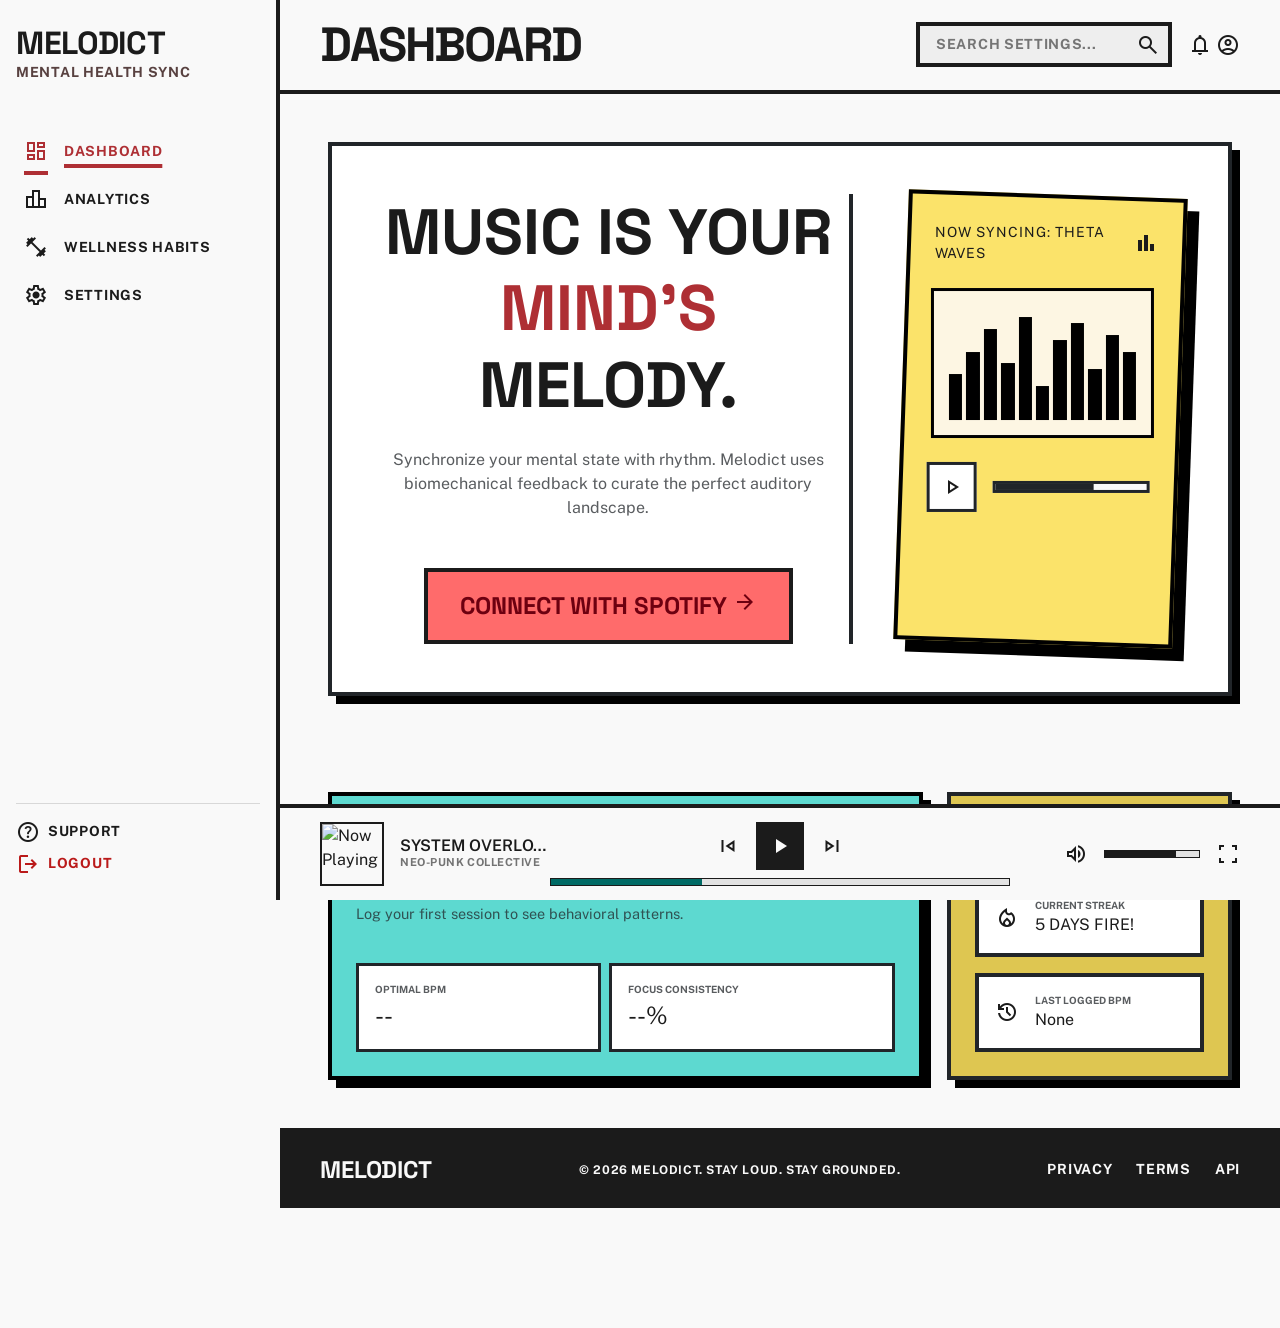
==== commit 832617a0: "lemas wak" ====
--- a/dashboard.html
+++ b/dashboard.html
@@ -52,39 +52,41 @@
 </aside>
 
 <main id="main-content">
+
   <header id="topbar">
-    <!-- LEFT: Hamburger + Title -->
+
     <div class="d-flex align-items-center gap-3">
-      <!-- Hamburger button (visible on mobile only) -->
-      <button id="hamburger-btn" aria-label="Toggle navigation">
-        <span></span>
-        <span></span>
-        <span></span>
+
+      <button id="hamburger-btn" aria-label="Open menu" aria-expanded="false">
+        <div class="hamburger-icon">
+          <span></span>
+          <span></span>
+          <span></span>
+        </div>
       </button>
+
       <h2 class="mb-0">DASHBOARD</h2>
     </div>
 
-    <!-- RIGHT: Search + Icons -->
     <div class="d-flex align-items-center gap-3">
-      <div class="search-wrapper d-none d-lg-block">
-        <input type="text" placeholder="SEARCH SYSTEM..."/>
+      <div class="search-wrapper d-none d-md-block">
+        <input type="text" placeholder="SEARCH SETTINGS..."/>
         <span class="material-symbols-outlined search-icon">search</span>
       </div>
+
       <div class="d-flex align-items-center gap-1">
-        <span class="material-symbols-outlined" style="cursor:pointer; padding:8px;">notifications</span>
-        <span class="material-symbols-outlined" style="cursor:pointer; padding:8px;">account_circle</span>
+        <span class="material-symbols-outlined icon-topbar">notifications</span>
+        <span class="material-symbols-outlined icon-topbar">account_circle</span>
       </div>
     </div>
   </header>
 
-  <!-- HERO SECTION -->
   <section class="p-4 p-xl-5" style="max-width: 1400px; margin: 0 auto;">
     <div class="row g-4">
       <div class="col-12">
         <div id="hero-container" class="bento-card neo-shadow p-4 p-md-5 bg-white border border-4 border-dark">
           <div class="row g-4 align-items-stretch">
 
-            <!-- Left: Text & Controls -->
             <div class="col-12 col-xl-7 d-flex flex-column justify-content-center">
 
               <div id="state-disconnected" class="text-center">
@@ -138,7 +140,6 @@
               </div>
             </div>
 
-            <!-- Right: Theta Visualizer -->
             <div class="col-12 col-xl-5 border-start border-4 border-dark ps-xl-5 d-flex align-items-center">
               <div class="theta-visualizer-card w-100">
                 <div class="d-flex justify-content-between align-items-center mb-4">
@@ -177,7 +178,6 @@
     </div>
   </section>
 
-  <!-- STATS SECTION -->
   <section class="p-4 p-xl-5" style="max-width: 1400px; margin: 0 auto;">
     <div class="row g-4">
       <div class="col-12 col-md-8">
@@ -241,9 +241,8 @@
   </footer>
 </main>
 
-<!-- PLAYER BAR -->
 <div id="player-bar">
-  <!-- Left: Track Info -->
+
   <div class="d-flex align-items-center gap-3 player-left" style="width:25%; min-width: 0;">
     <div class="player-track-img" style="width:64px; height:64px; border: 2px solid var(--color-on-background); overflow:hidden; flex-shrink:0;">
       <img src="https://lh3.googleusercontent.com/aida-public/[base64]"
@@ -255,7 +254,6 @@
     </div>
   </div>
 
-  <!-- Center: Controls + Progress -->
   <div class="d-flex flex-column align-items-center gap-2 player-center" style="width:50%; flex-shrink: 0;">
     <div class="d-flex align-items-center gap-3">
       <span class="material-symbols-outlined" style="cursor:pointer; font-size:24px; transition: color 0.2s;" onmouseover="this.style.color='var(--color-primary)'" onmouseout="this.style.color=''">skip_previous</span>
@@ -269,7 +267,6 @@
     </div>
   </div>
 
-  <!-- Right: Volume -->
   <div class="volume-section d-flex align-items-center justify-content-end gap-3" style="width:25%;">
     <span class="material-symbols-outlined">volume_up</span>
     <div style="width:96px; height:8px; background-color: var(--color-surface-container-highest); border: 1px solid var(--color-on-background);">
@@ -282,41 +279,5 @@
 <script src="https://cdn.jsdelivr.net/npm/chart.js"></script>
 <script src="/script.js"></script>
 
-<!-- Hamburger Toggle Script -->
-<script>
-  const hamburgerBtn = document.getElementById('hamburger-btn');
-  const sidebar = document.getElementById('sidebar');
-  const overlay = document.getElementById('sidebar-overlay');
-
-  function openSidebar() {
-    sidebar.classList.add('open');
-    overlay.classList.add('active');
-    document.body.style.overflow = 'hidden';
-  }
-
-  function closeSidebar() {
-    sidebar.classList.remove('open');
-    overlay.classList.remove('active');
-    document.body.style.overflow = '';
-  }
-
-  hamburgerBtn.addEventListener('click', () => {
-    if (sidebar.classList.contains('open')) {
-      closeSidebar();
-    } else {
-      openSidebar();
-    }
-  });
-
-  overlay.addEventListener('click', closeSidebar);
-
-  // Close sidebar when a nav link is clicked on mobile
-  document.querySelectorAll('#sidebar nav a').forEach(link => {
-    link.addEventListener('click', () => {
-      if (window.innerWidth <= 992) closeSidebar();
-    });
-  });
-</script>
-
 </body>
 </html>
--- a/styles.css
+++ b/styles.css
@@ -63,7 +63,6 @@
   background-size: 40px 40px;
 }
 
-/* ===== SIDEBAR ===== */
 #sidebar {
   width: var(--sidebar-width);
   position: fixed;
@@ -118,7 +117,6 @@
   text-underline-offset: 8px;
 }
 
-/* ===== SIDEBAR OVERLAY ===== */
 #sidebar-overlay {
   display: none;
   position: fixed;
@@ -144,14 +142,12 @@
   cursor: pointer;
 }
 
-/* ===== MAIN CONTENT ===== */
 #main-content {
   margin-left: var(--sidebar-width);
   min-height: 100vh;
   padding-bottom: 120px;
 }
 
-/* ===== TOPBAR ===== */
 #topbar {
   display: flex;
   justify-content: space-between;
@@ -193,26 +189,33 @@
   transform: translateY(-50%);
 }
 
-/* ===== HAMBURGER BUTTON ===== */
 #hamburger-btn {
   display: none;
   background: none;
-  border: 3px solid var(--color-on-background);
+  border: none;
   cursor: pointer;
-  padding: 6px 8px;
-  align-items: center;
-  justify-content: center;
+  padding: 4px;
+  flex-shrink: 0;
+  align-items: center;
+}
+
+@media (max-width: 991.98px) {
+  #hamburger-btn { display: flex; }
+}
+
+.hamburger-icon {
+  width: 28px;
+  height: 20px;
+  display: flex;
   flex-direction: column;
-  gap: 5px;
-  flex-shrink: 0;
-}
-
-#hamburger-btn span {
+  justify-content: space-between;
+}
+.hamburger-icon span {
   display: block;
-  width: 22px;
   height: 3px;
   background: var(--color-on-background);
-  transition: all 0.3s ease;
+  border-radius: 2px;
+  transition: all 0.3s;
 }
 
 .bento-card {
@@ -230,7 +233,6 @@
   display: block;
 }
 
-/* ===== PLAYER BAR ===== */
 #player-bar {
   position: fixed;
   bottom: 0;
@@ -562,9 +564,8 @@
     transform: rotate(-2deg);
 }
 
-/* ===== RESPONSIVE: TABLET & MOBILE ===== */
 @media (max-width: 992px) {
-  /* Sidebar slides off-screen, toggled by JS */
+
   #sidebar {
     transform: translateX(-100%);
     z-index: 1060;
@@ -573,19 +574,16 @@
     transform: translateX(0);
   }
 
-  /* Main content takes full width */
   #main-content {
     margin-left: 0;
   }
 
-  /* Player bar also full width */
   #player-bar {
     left: 0;
     padding: 0 16px;
     height: 80px;
   }
 
-  /* Topbar adjustments */
   #topbar {
     padding: 12px 16px;
   }
@@ -595,24 +593,21 @@
     letter-spacing: -0.02em;
   }
 
-  /* Show hamburger */
   #hamburger-btn {
     display: flex;
   }
 
-  /* Player bar: hide track info text on very small screens */
   .player-track-text p {
     display: none;
   }
 }
 
 @media (max-width: 768px) {
-  /* Sections padding */
+
   section.p-4, section.p-xl-5 {
     padding: 16px !important;
   }
 
-  /* Hero card */
   #hero-container {
     padding: 24px 16px !important;
   }
@@ -621,7 +616,6 @@
     font-size: 36px !important;
   }
 
-  /* Theta card: remove rotation on mobile (looks broken) */
   .theta-visualizer-card {
     transform: none;
     box-shadow: 6px 6px 0 #000;
@@ -631,7 +625,6 @@
     transform: none;
   }
 
-  /* Remove left border on col-xl-5 on mobile */
   .col-xl-5.border-start {
     border-left: none !important;
     border-top: 4px solid #000;
@@ -639,13 +632,11 @@
     padding-left: 0 !important;
   }
 
-  /* Session buttons smaller on mobile */
   .btn-start-session {
     font-size: 16px;
     padding: 12px 20px;
   }
 
-  /* Player bar: simplify */
   #player-bar {
     height: 72px;
   }
@@ -659,7 +650,6 @@
     font-size: 14px !important;
   }
 
-  /* Footer */
   #site-footer {
     padding: 16px;
     flex-direction: column;
@@ -667,7 +657,6 @@
     gap: 8px;
   }
 
-  /* Neo shadow reduced on mobile */
   .neo-shadow {
     box-shadow: 4px 4px 0 0 #000;
   }
@@ -678,12 +667,10 @@
     font-size: 22px;
   }
 
-  /* Hide volume control on tiny screens */
   #player-bar .volume-section {
     display: none !important;
   }
 
-  /* Stack player bar track info tighter */
   #player-bar .player-left {
     width: auto;
     flex: 1;
